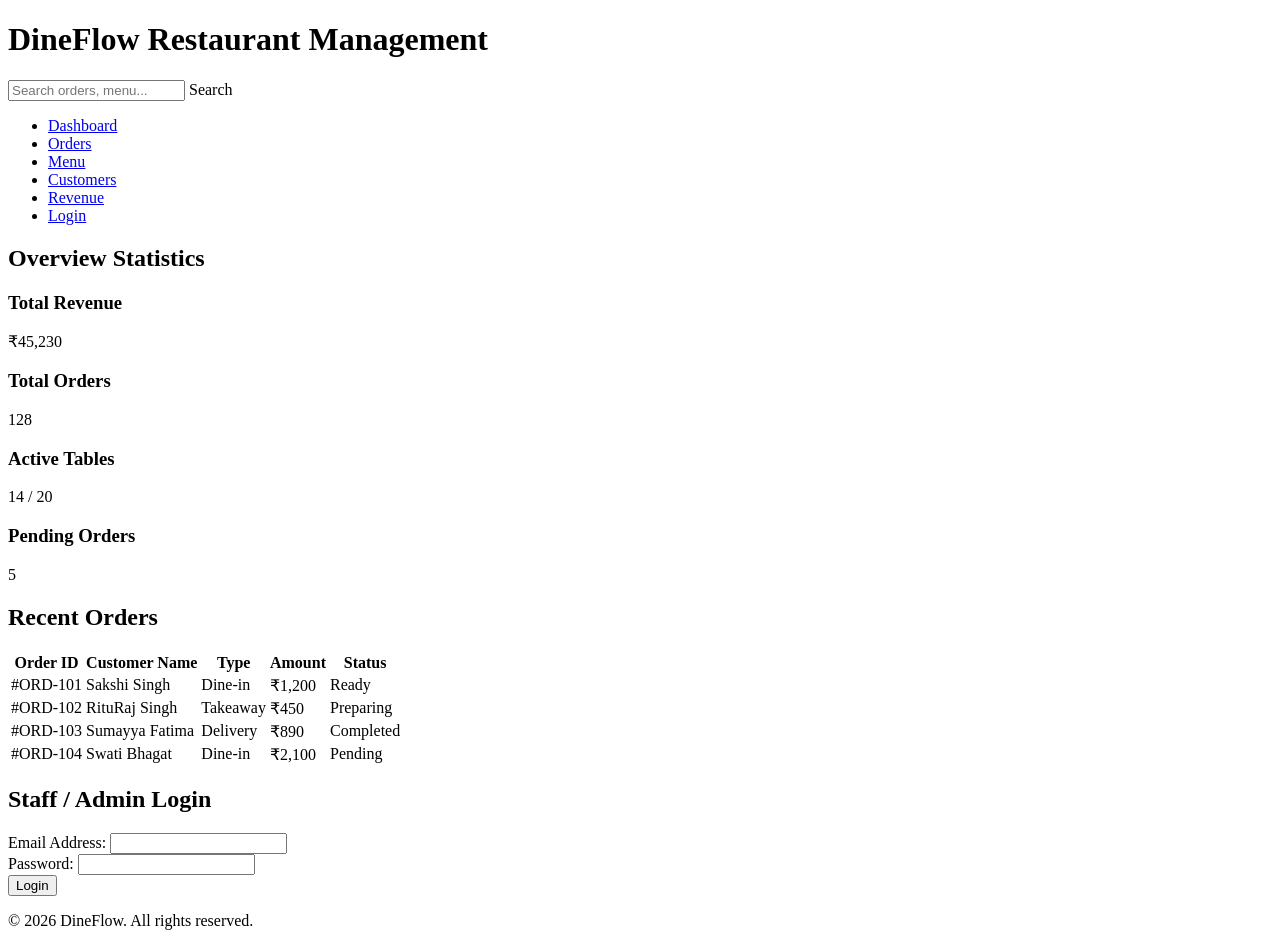
==== index.html @ 4fc9b596 "Add plain HTML skeleton for DineFlow dashboard and login" ====
<!DOCTYPE html>
<html lang="en">
<head>
    <meta charset="UTF-8">
    <meta name="viewport" content="width=device-width, initial-scale=1.0">
    <title>DineFlow - Dashboard</title>
</head>
<body>

    
    <header>
        <div>
            <h1>DineFlow Restaurant Management</h1>
        </div>
        <div>
            <input type="search" id="global-search" placeholder="Search orders, menu...">
            <label for="global-search">Search</label>
        </div>
    </header>

    
    <nav>
        <ul>
            <li><a href="#dashboard">Dashboard</a></li>
            <li><a href="#orders">Orders</a></li>
            <li><a href="#menu">Menu</a></li>
            <li><a href="#customers">Customers</a></li>
            <li><a href="#revenue">Revenue</a></li>
            <li><a href="#login">Login</a></li>
        </ul>
    </nav>

    
    <main>
        
        <section>
            <h2>Overview Statistics</h2>
            <div>
                <h3>Total Revenue</h3>
                <p>₹45,230</p>
            </div>
            <div>
                <h3>Total Orders</h3>
                <p>128</p>
            </div>
            <div>
                <h3>Active Tables</h3>
                <p>14 / 20</p>
            </div>
            <div>
                <h3>Pending Orders</h3>
                <p>5</p>
            </div>
        </section>

       
        <section>
            <h2>Recent Orders</h2>
            <table>
                <thead>
                    <tr>
                        <th>Order ID</th>
                        <th>Customer Name</th>
                        <th>Type</th>
                        <th>Amount</th>
                        <th>Status</th>
                    </tr>
                </thead>
                <tbody>
                    <tr>
                        <td>#ORD-101</td>
                        <td>Sakshi Singh</td>
                        <td>Dine-in</td>
                        <td>₹1,200</td>
                        <td>Ready</td>
                    </tr>
                    <tr>
                        <td>#ORD-102</td>
                        <td>RituRaj Singh</td>
                        <td>Takeaway</td>
                        <td>₹450</td>
                        <td>Preparing</td>
                    </tr>
                    <tr>
                        <td>#ORD-103</td>
                        <td>Sumayya Fatima</td>
                        <td>Delivery</td>
                        <td>₹890</td>
                        <td>Completed</td>
                    </tr>
                    <tr>
                        <td>#ORD-104</td>
                        <td>Swati Bhagat</td>
                        <td>Dine-in</td>
                        <td>₹2,100</td>
                        <td>Pending</td>
                    </tr>
                   
                </tbody>
            </table>
        </section>

      
        <section id="login">
            <h2>Staff / Admin Login</h2>
            <form>
                <div>
                    <label for="email">Email Address:</label>
                    <input type="email" id="email" name="email" required>
                </div>
                <div>
                    <label for="password">Password:</label>
                    <input type="password" id="password" name="password" required>
                </div>
                <div>
                    <button type="submit">Login</button>
                </div>
            </form>
        </section>
    </main>

    
    <footer>
        <p>&copy; 2026 DineFlow. All rights reserved.</p>
    </footer>

</body>
</html>
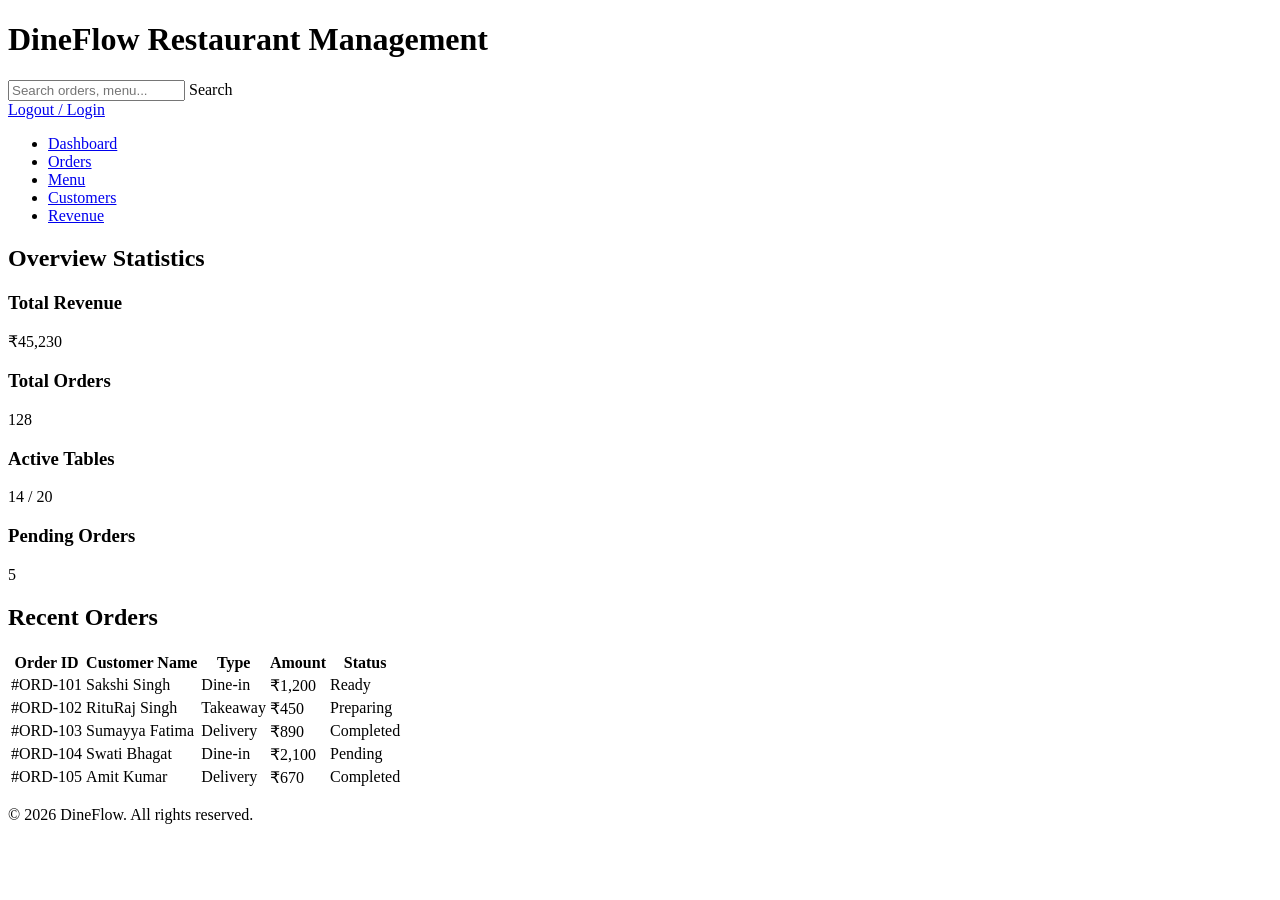
==== commit 4835ed16: "Add index.html dashboard skeleton with semantic tags and order table" ====
--- a/index.html
+++ b/index.html
@@ -7,7 +7,7 @@
 </head>
 <body>
 
-    
+    <!-- Header / Top Bar -->
     <header>
         <div>
             <h1>DineFlow Restaurant Management</h1>
@@ -16,23 +16,25 @@
             <input type="search" id="global-search" placeholder="Search orders, menu...">
             <label for="global-search">Search</label>
         </div>
+        <div>
+            <a href="login.html">Logout / Login</a>
+        </div>
     </header>
 
-    
+    <!-- Navigation / Sidebar -->
     <nav>
         <ul>
-            <li><a href="#dashboard">Dashboard</a></li>
+            <li><a href="index.html">Dashboard</a></li>
             <li><a href="#orders">Orders</a></li>
             <li><a href="#menu">Menu</a></li>
             <li><a href="#customers">Customers</a></li>
             <li><a href="#revenue">Revenue</a></li>
-            <li><a href="#login">Login</a></li>
         </ul>
     </nav>
 
-    
+    <!-- Main Content Area -->
     <main>
-        
+        <!-- Section: 4 Stat Cards -->
         <section>
             <h2>Overview Statistics</h2>
             <div>
@@ -53,7 +55,7 @@
             </div>
         </section>
 
-       
+        <!-- Section: Data Table with 5 Sample Rows -->
         <section>
             <h2>Recent Orders</h2>
             <table>
@@ -95,31 +97,19 @@
                         <td>₹2,100</td>
                         <td>Pending</td>
                     </tr>
-                   
+                    <tr>
+                        <td>#ORD-105</td>
+                        <td>Amit Kumar</td>
+                        <td>Delivery</td>
+                        <td>₹670</td>
+                        <td>Completed</td>
+                    </tr>
                 </tbody>
             </table>
         </section>
-
-      
-        <section id="login">
-            <h2>Staff / Admin Login</h2>
-            <form>
-                <div>
-                    <label for="email">Email Address:</label>
-                    <input type="email" id="email" name="email" required>
-                </div>
-                <div>
-                    <label for="password">Password:</label>
-                    <input type="password" id="password" name="password" required>
-                </div>
-                <div>
-                    <button type="submit">Login</button>
-                </div>
-            </form>
-        </section>
     </main>
 
-    
+    <!-- Footer -->
     <footer>
         <p>&copy; 2026 DineFlow. All rights reserved.</p>
     </footer>
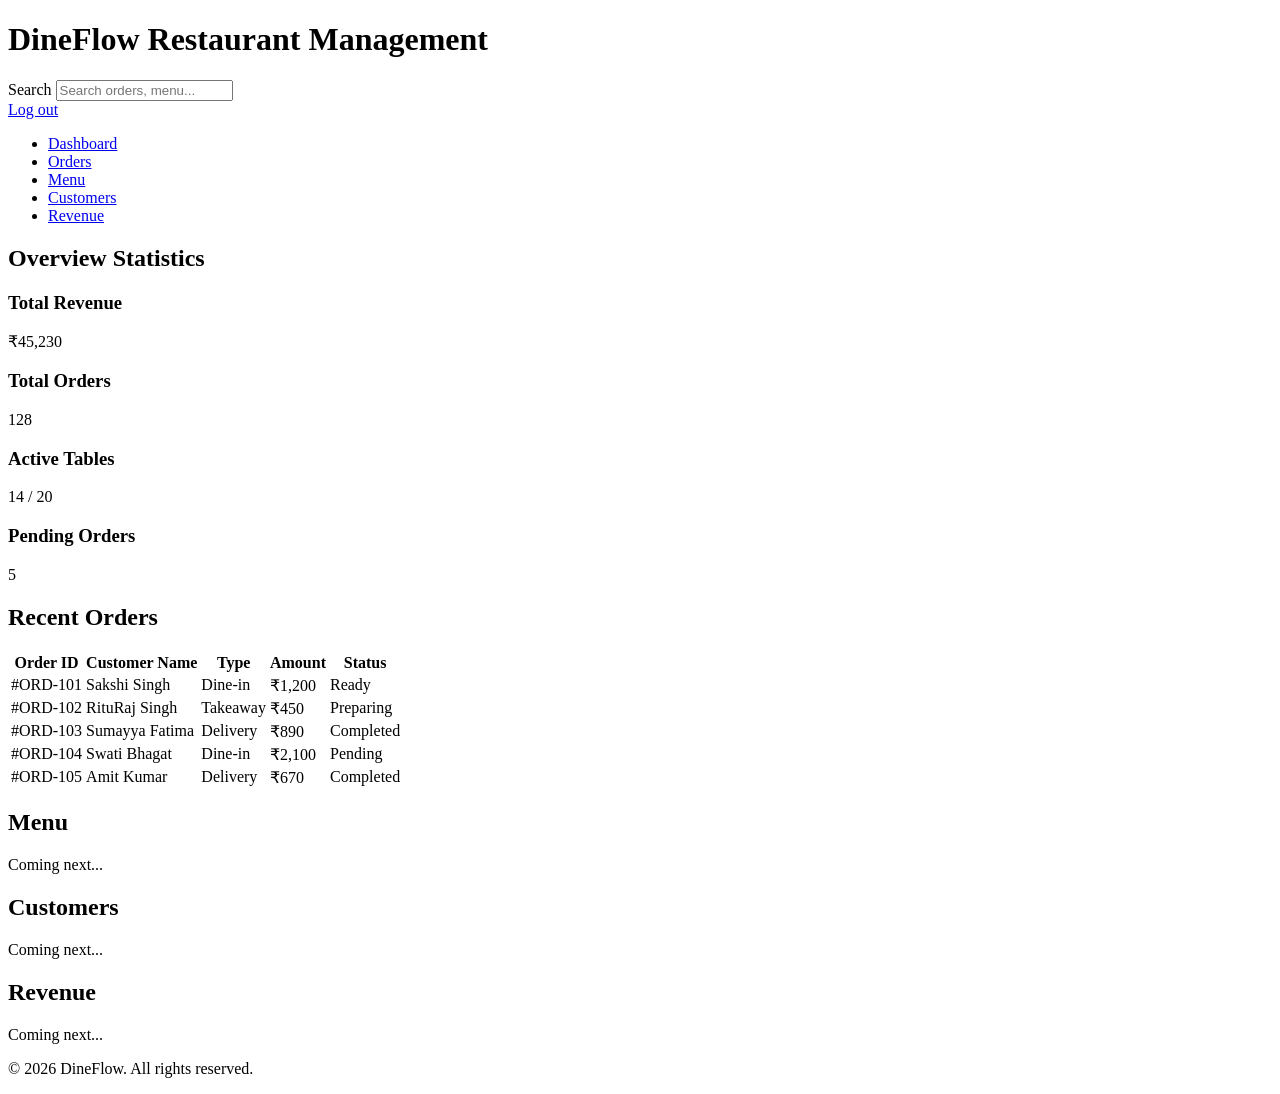
==== commit 9b368828: "Day 1: Initialize DineFlow dashboard skeleton with semantic tags and aside navigation" ====
--- a/index.html
+++ b/index.html
@@ -7,34 +7,35 @@
 </head>
 <body>
 
-    <!-- Header / Top Bar -->
     <header>
         <div>
             <h1>DineFlow Restaurant Management</h1>
         </div>
         <div>
+            <label for="global-search">Search</label>
             <input type="search" id="global-search" placeholder="Search orders, menu...">
-            <label for="global-search">Search</label>
         </div>
         <div>
-            <a href="login.html">Logout / Login</a>
+            <a href="login.html">Log out</a>
         </div>
     </header>
 
-    <!-- Navigation / Sidebar -->
-    <nav>
-        <ul>
-            <li><a href="index.html">Dashboard</a></li>
-            <li><a href="#orders">Orders</a></li>
-            <li><a href="#menu">Menu</a></li>
-            <li><a href="#customers">Customers</a></li>
-            <li><a href="#revenue">Revenue</a></li>
-        </ul>
-    </nav>
+   
+    <aside>
+        <nav>
+            <ul>
+                <li><a href="index.html">Dashboard</a></li>
+                <li><a href="#orders">Orders</a></li>
+                <li><a href="#menu">Menu</a></li>
+                <li><a href="#customers">Customers</a></li>
+                <li><a href="#revenue">Revenue</a></li>
+            </ul>
+        </nav>
+    </aside>
 
-    <!-- Main Content Area -->
+    
     <main>
-        <!-- Section: 4 Stat Cards -->
+        
         <section>
             <h2>Overview Statistics</h2>
             <div>
@@ -55,8 +56,8 @@
             </div>
         </section>
 
-        <!-- Section: Data Table with 5 Sample Rows -->
-        <section>
+        
+        <section id="orders">
             <h2>Recent Orders</h2>
             <table>
                 <thead>
@@ -107,9 +108,25 @@
                 </tbody>
             </table>
         </section>
+
+        
+        <section id="menu">
+            <h2>Menu</h2>
+            <p>Coming next...</p>
+        </section>
+
+        <section id="customers">
+            <h2>Customers</h2>
+            <p>Coming next...</p>
+        </section>
+
+        <section id="revenue">
+            <h2>Revenue</h2>
+            <p>Coming next...</p>
+        </section>
     </main>
 
-    <!-- Footer -->
+    
     <footer>
         <p>&copy; 2026 DineFlow. All rights reserved.</p>
     </footer>
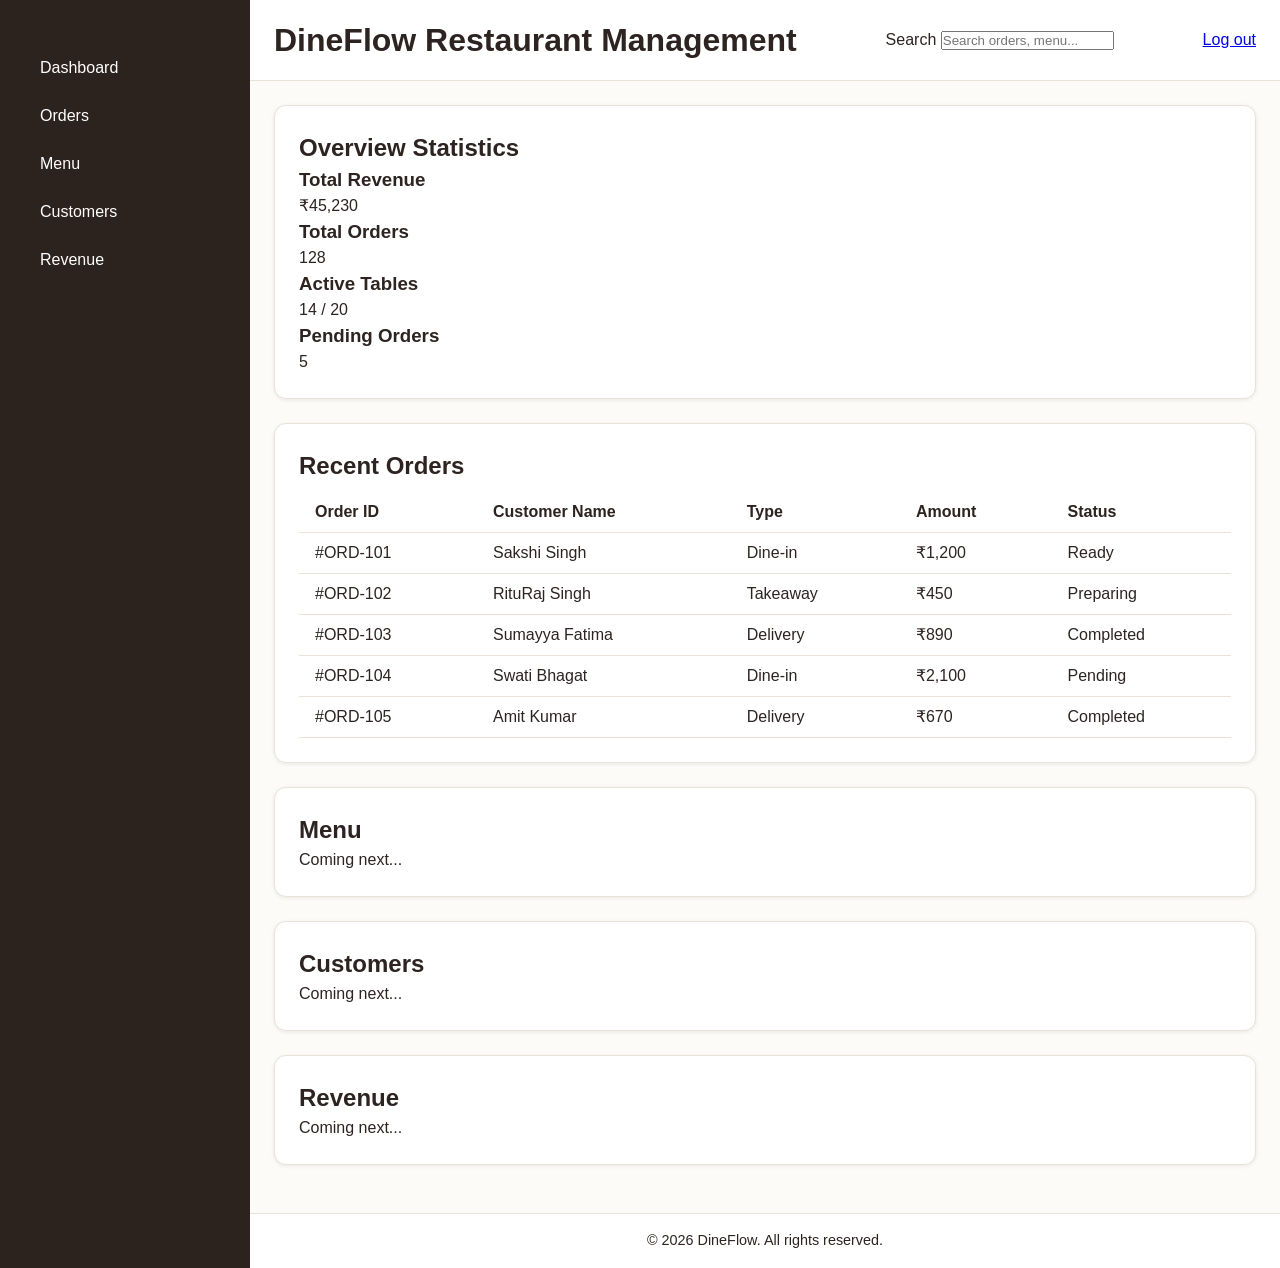
==== commit ed1f0886: "Day 2: Add CSS variables, warm ivory theme, dashboard layout, and login error state" ====
--- a/index.html
+++ b/index.html
@@ -1,6 +1,7 @@
 <!DOCTYPE html>
 <html lang="en">
 <head>
+    <link rel="stylesheet" href="style.css">
     <meta charset="UTF-8">
     <meta name="viewport" content="width=device-width, initial-scale=1.0">
     <title>DineFlow - Dashboard</title>
--- a/style.css
+++ b/style.css
@@ -0,0 +1,218 @@
+/* ==========================================
+   DineFlow - Day 2 Design System & Styles
+   Coffee Latte & Warm Ivory Theme
+   ========================================== */
+
+:root {
+    --primary: #2C221E;   /* Deep Espresso sidebar */
+    --secondary: #FDFBF7; /* Warm Ivory background */
+    --surface: #FFFFFF;   /* Clean white cards */
+    --text: #2D2422;      /* Rich dark text */
+    --accent: #C86D51;    /* Muted terracotta / warm accent */
+    --border: #E8E2D9;    /* Soft warm border */
+    
+    /* Spacing tokens */
+    --space-1: 4px;
+    --space-2: 8px;
+    --space-3: 16px;
+    --space-4: 24px;
+    --space-5: 32px;
+}
+
+/* Universal box-sizing rule */
+* {
+    box-sizing: border-box;
+    margin: 0;
+    padding: 0;
+}
+
+body {
+    font-family: 'Inter', sans-serif;
+    background-color: var(--secondary);
+    color: var(--text);
+    line-height: 1.5;
+    display: grid;
+    grid-template-columns: 250px 1fr;
+    grid-template-rows: auto 1fr auto;
+    min-height: 100vh;
+}
+
+/* --- Dashboard Header Styling --- */
+header {
+    grid-column: 2 / 3;
+    background-color: var(--surface);
+    padding: var(--space-3) var(--space-4);
+    border-bottom: 1px solid var(--border);
+    display: flex;
+    justify-content: space-between;
+    align-items: center;
+}
+
+/* --- Sidebar Styling (<aside> wrapper) --- */
+aside {
+    grid-row: 1 / 4;
+    background-color: var(--primary);
+    color: #FFFFFF;
+    padding: var(--space-4);
+}
+
+aside nav ul {
+    list-style: none;
+    margin-top: var(--space-4);
+}
+
+aside nav ul li {
+    margin-bottom: var(--space-2);
+}
+
+aside nav ul li a {
+    color: #FFFFFF;
+    text-decoration: none;
+    display: block;
+    padding: var(--space-2) var(--space-3);
+    border-radius: 6px;
+    transition: background-color 0.2s ease;
+}
+
+/* Interactive Hover & Focus States */
+aside nav ul li a:hover,
+aside nav ul li a:focus,
+header a:hover,
+header a:focus {
+    background-color: rgba(200, 109, 81, 0.15);
+    outline: 2px solid var(--accent);
+}
+
+/* --- Main Content Area --- */
+main {
+    grid-column: 2 / 3;
+    padding: var(--space-4);
+}
+
+/* --- Card & Section Styling with Soft Shadows --- */
+section {
+    background-color: var(--surface);
+    border: 1px solid var(--border);
+    border-radius: 12px;
+    padding: var(--space-4);
+    margin-bottom: var(--space-4);
+    box-shadow: 0 1px 4px rgba(0, 0, 0, 0.08);
+}
+
+/* --- Table Styling --- */
+table {
+    width: 100%;
+    border-collapse: collapse;
+    margin-top: var(--space-2);
+}
+
+th, td {
+    padding: var(--space-2) var(--space-3);
+    text-align: left;
+    border-bottom: 1px solid var(--border);
+}
+
+th {
+    font-weight: 600;
+    color: var(--primary);
+}
+
+/* --- Footer Styling --- */
+footer {
+    grid-column: 2 / 3;
+    background-color: var(--surface);
+    padding: var(--space-3) var(--space-4);
+    border-top: 1px solid var(--border);
+    text-align: center;
+    font-size: 0.9rem;
+}
+
+
+/* ==========================================
+   Bonus Login Page & State Styles
+   ========================================== */
+
+.login-body {
+    display: flex;
+    flex-direction: column;
+    justify-content: center;
+    align-items: center;
+    min-height: 100vh;
+    padding: var(--space-4);
+    grid-template-columns: 1fr; /* Override main grid for centered login */
+}
+
+.login-header {
+    grid-column: 1 / -1;
+    width: 100%;
+    max-width: 420px;
+    border-radius: 12px 12px 0 0;
+    text-align: center;
+}
+
+.login-card {
+    width: 100%;
+    max-width: 420px;
+    background-color: var(--surface);
+    border: 1px solid var(--border);
+    border-radius: 0 0 12px 12px;
+    padding: var(--space-5);
+    box-shadow: 0 4px 12px rgba(0, 0, 0, 0.05);
+    margin-bottom: 0;
+}
+
+.form-group {
+    margin-bottom: var(--space-3);
+}
+
+.form-group label {
+    display: block;
+    margin-bottom: var(--space-1);
+    font-weight: 500;
+    color: var(--text);
+}
+
+.form-group input {
+    width: 100%;
+    padding: var(--space-2) var(--space-3);
+    border: 1px solid var(--border);
+    border-radius: 6px;
+    font-family: inherit;
+    background-color: var(--secondary);
+    color: var(--text);
+}
+
+/* Visible Focus Ring Requirement */
+input:focus, button:focus, a:focus {
+    outline: 3px solid var(--accent);
+    outline-offset: 2px;
+}
+
+/* Error State Requirement (Red border and message) */
+.input-error {
+    border-color: #dc3545 !important;
+    background-color: #fff8f8 !important;
+}
+
+.error-message {
+    color: #dc3545;
+    font-size: 0.85rem;
+    margin-top: var(--space-1);
+    display: block;
+}
+
+.btn-primary {
+    background-color: var(--primary);
+    color: #FFFFFF;
+    border: none;
+    padding: var(--space-2) var(--space-3);
+    border-radius: 6px;
+    cursor: pointer;
+    width: 100%;
+    font-weight: 600;
+    transition: background-color 0.2s ease;
+}
+
+.btn-primary:hover {
+    background-color: var(--accent);
+}
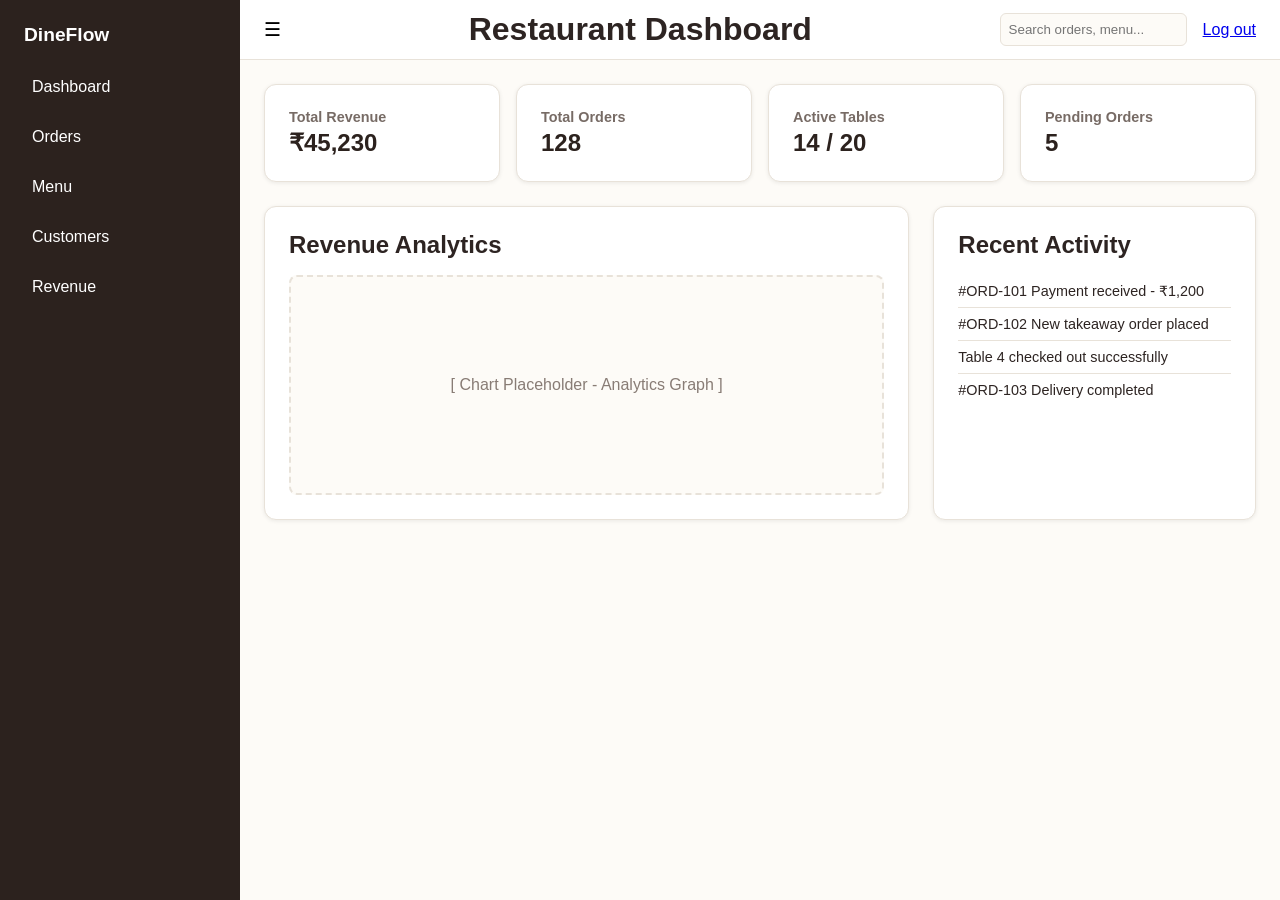
==== commit 99723ba7: "Day 3: Add CSS Grid dashboard layout, 4 stat cards, chart placeholder, and sidebar toggle bonus" ====
--- a/index.html
+++ b/index.html
@@ -1,136 +1,90 @@
 <!DOCTYPE html>
 <html lang="en">
 <head>
-    <link rel="stylesheet" href="style.css">
     <meta charset="UTF-8">
     <meta name="viewport" content="width=device-width, initial-scale=1.0">
     <title>DineFlow - Dashboard</title>
+    <link rel="stylesheet" href="style.css">
 </head>
 <body>
 
+    <!-- Sidebar -->
+    <aside id="sidebar">
+        <h2>DineFlow</h2>
+        <nav>
+            <ul>
+                <li><a href="index.html">Dashboard</a></li>
+                <li><a href="#">Orders</a></li>
+                <li><a href="#">Menu</a></li>
+                <li><a href="#">Customers</a></li>
+                <li><a href="#">Revenue</a></li>
+            </ul>
+        </nav>
+    </aside>
+
+    <!-- Sticky Top Bar -->
     <header>
-        <div>
-            <h1>DineFlow Restaurant Management</h1>
-        </div>
-        <div>
-            <label for="global-search">Search</label>
-            <input type="search" id="global-search" placeholder="Search orders, menu...">
-        </div>
-        <div>
+        <button id="sidebar-toggle" style="background: none; border: none; cursor: pointer; font-size: 1.2rem;">☰</button>
+        <h1>Restaurant Dashboard</h1>
+        <div class="user-actions">
+            <input type="text" placeholder="Search orders, menu...">
             <a href="login.html">Log out</a>
         </div>
     </header>
 
-   
-    <aside>
-        <nav>
-            <ul>
-                <li><a href="index.html">Dashboard</a></li>
-                <li><a href="#orders">Orders</a></li>
-                <li><a href="#menu">Menu</a></li>
-                <li><a href="#customers">Customers</a></li>
-                <li><a href="#revenue">Revenue</a></li>
-            </ul>
-        </nav>
-    </aside>
-
-    
+    <!-- Main Content Area -->
     <main>
-        
-        <section>
-            <h2>Overview Statistics</h2>
-            <div>
+        <!-- 4 Stat Cards in a Grid -->
+        <section class="stats-grid">
+            <div class="stat-card">
                 <h3>Total Revenue</h3>
                 <p>₹45,230</p>
             </div>
-            <div>
+            <div class="stat-card">
                 <h3>Total Orders</h3>
                 <p>128</p>
             </div>
-            <div>
+            <div class="stat-card">
                 <h3>Active Tables</h3>
                 <p>14 / 20</p>
             </div>
-            <div>
+            <div class="stat-card">
                 <h3>Pending Orders</h3>
                 <p>5</p>
             </div>
         </section>
 
-        
-        <section id="orders">
-            <h2>Recent Orders</h2>
-            <table>
-                <thead>
-                    <tr>
-                        <th>Order ID</th>
-                        <th>Customer Name</th>
-                        <th>Type</th>
-                        <th>Amount</th>
-                        <th>Status</th>
-                    </tr>
-                </thead>
-                <tbody>
-                    <tr>
-                        <td>#ORD-101</td>
-                        <td>Sakshi Singh</td>
-                        <td>Dine-in</td>
-                        <td>₹1,200</td>
-                        <td>Ready</td>
-                    </tr>
-                    <tr>
-                        <td>#ORD-102</td>
-                        <td>RituRaj Singh</td>
-                        <td>Takeaway</td>
-                        <td>₹450</td>
-                        <td>Preparing</td>
-                    </tr>
-                    <tr>
-                        <td>#ORD-103</td>
-                        <td>Sumayya Fatima</td>
-                        <td>Delivery</td>
-                        <td>₹890</td>
-                        <td>Completed</td>
-                    </tr>
-                    <tr>
-                        <td>#ORD-104</td>
-                        <td>Swati Bhagat</td>
-                        <td>Dine-in</td>
-                        <td>₹2,100</td>
-                        <td>Pending</td>
-                    </tr>
-                    <tr>
-                        <td>#ORD-105</td>
-                        <td>Amit Kumar</td>
-                        <td>Delivery</td>
-                        <td>₹670</td>
-                        <td>Completed</td>
-                    </tr>
-                </tbody>
-            </table>
-        </section>
+        <!-- Two-Column Section (Chart Left, Activity Right) -->
+        <div class="dashboard-grid">
+            <section class="chart-section">
+                <h2>Revenue Analytics</h2>
+                <div class="chart-placeholder">
+                    <p>[ Chart Placeholder - Analytics Graph ]</p>
+                </div>
+            </section>
 
-        
-        <section id="menu">
-            <h2>Menu</h2>
-            <p>Coming next...</p>
-        </section>
-
-        <section id="customers">
-            <h2>Customers</h2>
-            <p>Coming next...</p>
-        </section>
-
-        <section id="revenue">
-            <h2>Revenue</h2>
-            <p>Coming next...</p>
-        </section>
+            <section class="activity-section">
+                <h2>Recent Activity</h2>
+                <ul class="activity-list">
+                    <li>#ORD-101 Payment received - ₹1,200</li>
+                    <li>#ORD-102 New takeaway order placed</li>
+                    <li>Table 4 checked out successfully</li>
+                    <li>#ORD-103 Delivery completed</li>
+                </ul>
+            </section>
+        </div>
     </main>
 
-    
-    <footer>
-        <p>&copy; 2026 DineFlow. All rights reserved.</p>
-    </footer>
+    <!-- Optional JS for Bonus Sidebar Toggle -->
+    <script>
+        const toggleBtn = document.getElementById('sidebar-toggle');
+        const sidebar = document.getElementById('sidebar');
+        const body = document.body;
 
+        toggleBtn.addEventListener('click', () => {
+            sidebar.classList.toggle('collapsed');
+            body.classList.toggle('sidebar-collapsed');
+        });
+    </script>
 </body>
 </html>
--- a/style.css
+++ b/style.css
@@ -1,17 +1,11 @@
-/* ==========================================
-   DineFlow - Day 2 Design System & Styles
-   Coffee Latte & Warm Ivory Theme
-   ========================================== */
-
 :root {
-    --primary: #2C221E;   /* Deep Espresso sidebar */
-    --secondary: #FDFBF7; /* Warm Ivory background */
-    --surface: #FFFFFF;   /* Clean white cards */
-    --text: #2D2422;      /* Rich dark text */
-    --accent: #C86D51;    /* Muted terracotta / warm accent */
-    --border: #E8E2D9;    /* Soft warm border */
+    --primary: #2C221E;   
+    --secondary: #FDFBF7; 
+    --surface: #FFFFFF;   
+    --text: #2D2422;      
+    --accent: #C86D51;    
+    --border: #E8E2D9;    
     
-    /* Spacing tokens */
     --space-1: 4px;
     --space-2: 8px;
     --space-3: 16px;
@@ -19,7 +13,6 @@
     --space-5: 32px;
 }
 
-/* Universal box-sizing rule */
 * {
     box-sizing: border-box;
     margin: 0;
@@ -30,189 +23,171 @@
     font-family: 'Inter', sans-serif;
     background-color: var(--secondary);
     color: var(--text);
-    line-height: 1.5;
     display: grid;
-    grid-template-columns: 250px 1fr;
-    grid-template-rows: auto 1fr auto;
+    grid-template-columns: 240px 1fr;
+    grid-template-rows: 60px 1fr;
     min-height: 100vh;
+    transition: grid-template-columns 0.3s ease;
 }
 
-/* --- Dashboard Header Styling --- */
-header {
-    grid-column: 2 / 3;
-    background-color: var(--surface);
-    padding: var(--space-3) var(--space-4);
-    border-bottom: 1px solid var(--border);
-    display: flex;
-    justify-content: space-between;
-    align-items: center;
+/* Bonus: Collapsed sidebar state */
+body.sidebar-collapsed {
+    grid-template-columns: 60px 1fr;
 }
 
-/* --- Sidebar Styling (<aside> wrapper) --- */
+/* Sidebar */
 aside {
-    grid-row: 1 / 4;
+    grid-row: 1 / 3;
     background-color: var(--primary);
     color: #FFFFFF;
     padding: var(--space-4);
+    position: sticky;
+    top: 0;
+    height: 100vh;
+    overflow-x: hidden;
+    transition: width 0.3s ease;
+}
+
+aside h2 {
+    font-size: 1.2rem;
+    margin-bottom: var(--space-4);
+    white-space: nowrap;
+}
+
+aside.collapsed h2 {
+    display: none;
 }
 
 aside nav ul {
     list-style: none;
-    margin-top: var(--space-4);
 }
 
 aside nav ul li {
-    margin-bottom: var(--space-2);
+    margin-bottom: var(--space-3);
 }
 
 aside nav ul li a {
     color: #FFFFFF;
     text-decoration: none;
     display: block;
-    padding: var(--space-2) var(--space-3);
+    padding: var(--space-2);
     border-radius: 6px;
+    white-space: nowrap;
     transition: background-color 0.2s ease;
 }
 
-/* Interactive Hover & Focus States */
 aside nav ul li a:hover,
-aside nav ul li a:focus,
-header a:hover,
-header a:focus {
-    background-color: rgba(200, 109, 81, 0.15);
+aside nav ul li a:focus {
+    background-color: rgba(200, 109, 81, 0.2);
     outline: 2px solid var(--accent);
 }
 
-/* --- Main Content Area --- */
+/* Sticky Top Bar */
+header {
+    grid-column: 2 / 3;
+    background-color: var(--surface);
+    padding: 0 var(--space-4);
+    border-bottom: 1px solid var(--border);
+    display: flex;
+    justify-content: space-between;
+    align-items: center;
+    position: sticky;
+    top: 0;
+    z-index: 100;
+}
+
+.user-actions {
+    display: flex;
+    gap: var(--space-3);
+    align-items: center;
+}
+
+.user-actions input {
+    padding: var(--space-2);
+    border: 1px solid var(--border);
+    border-radius: 6px;
+    background-color: var(--secondary);
+}
+
+/* Main Content */
 main {
     grid-column: 2 / 3;
     padding: var(--space-4);
 }
 
-/* --- Card & Section Styling with Soft Shadows --- */
-section {
+/* 4 Stat Cards in a Grid */
+.stats-grid {
+    display: grid;
+    grid-template-columns: repeat(auto-fit, minmax(200px, 1fr));
+    gap: var(--space-3);
+    margin-bottom: var(--space-4);
+}
+
+.stat-card {
     background-color: var(--surface);
     border: 1px solid var(--border);
     border-radius: 12px;
     padding: var(--space-4);
-    margin-bottom: var(--space-4);
     box-shadow: 0 1px 4px rgba(0, 0, 0, 0.08);
 }
 
-/* --- Table Styling --- */
-table {
-    width: 100%;
-    border-collapse: collapse;
-    margin-top: var(--space-2);
+.stat-card h3 {
+    font-size: 0.9rem;
+    color: #776B65;
+    margin-bottom: var(--space-1);
 }
 
-th, td {
-    padding: var(--space-2) var(--space-3);
-    text-align: left;
-    border-bottom: 1px solid var(--border);
-}
-
-th {
-    font-weight: 600;
+.stat-card p {
+    font-size: 1.5rem;
+    font-weight: 700;
     color: var(--primary);
 }
 
-/* --- Footer Styling --- */
-footer {
-    grid-column: 2 / 3;
+/* Two-Column Section Below */
+.dashboard-grid {
+    display: grid;
+    grid-template-columns: 2fr 1fr;
+    gap: var(--space-4);
+}
+
+.chart-section, .activity-section {
     background-color: var(--surface);
-    padding: var(--space-3) var(--space-4);
-    border-top: 1px solid var(--border);
-    text-align: center;
+    border: 1px solid var(--border);
+    border-radius: 12px;
+    padding: var(--space-4);
+    box-shadow: 0 1px 4px rgba(0, 0, 0, 0.08);
+}
+
+.chart-placeholder {
+    height: 220px;
+    background-color: var(--secondary);
+    border: 2px dashed var(--border);
+    border-radius: 8px;
+    display: flex;
+    align-items: center;
+    justify-content: center;
+    margin-top: var(--space-3);
+    color: #887C75;
+}
+
+.activity-list {
+    list-style: none;
+    margin-top: var(--space-3);
+}
+
+.activity-list li {
+    padding: var(--space-2) 0;
+    border-bottom: 1px solid var(--border);
     font-size: 0.9rem;
 }
 
-
-/* ==========================================
-   Bonus Login Page & State Styles
-   ========================================== */
-
-.login-body {
-    display: flex;
-    flex-direction: column;
-    justify-content: center;
-    align-items: center;
-    min-height: 100vh;
-    padding: var(--space-4);
-    grid-template-columns: 1fr; /* Override main grid for centered login */
+.activity-list li:last-child {
+    border-bottom: none;
 }
 
-.login-header {
-    grid-column: 1 / -1;
-    width: 100%;
-    max-width: 420px;
-    border-radius: 12px 12px 0 0;
-    text-align: center;
-}
-
-.login-card {
-    width: 100%;
-    max-width: 420px;
-    background-color: var(--surface);
-    border: 1px solid var(--border);
-    border-radius: 0 0 12px 12px;
-    padding: var(--space-5);
-    box-shadow: 0 4px 12px rgba(0, 0, 0, 0.05);
-    margin-bottom: 0;
-}
-
-.form-group {
-    margin-bottom: var(--space-3);
-}
-
-.form-group label {
-    display: block;
-    margin-bottom: var(--space-1);
-    font-weight: 500;
-    color: var(--text);
-}
-
-.form-group input {
-    width: 100%;
-    padding: var(--space-2) var(--space-3);
-    border: 1px solid var(--border);
-    border-radius: 6px;
-    font-family: inherit;
-    background-color: var(--secondary);
-    color: var(--text);
-}
-
-/* Visible Focus Ring Requirement */
-input:focus, button:focus, a:focus {
-    outline: 3px solid var(--accent);
-    outline-offset: 2px;
-}
-
-/* Error State Requirement (Red border and message) */
-.input-error {
-    border-color: #dc3545 !important;
-    background-color: #fff8f8 !important;
-}
-
-.error-message {
-    color: #dc3545;
-    font-size: 0.85rem;
-    margin-top: var(--space-1);
-    display: block;
-}
-
-.btn-primary {
-    background-color: var(--primary);
-    color: #FFFFFF;
-    border: none;
-    padding: var(--space-2) var(--space-3);
-    border-radius: 6px;
-    cursor: pointer;
-    width: 100%;
-    font-weight: 600;
-    transition: background-color 0.2s ease;
-}
-
-.btn-primary:hover {
-    background-color: var(--accent);
+/* Responsive breakpoint for smaller screens */
+@media (max-width: 768px) {
+    .dashboard-grid {
+        grid-template-columns: 1fr;
+    }
 }
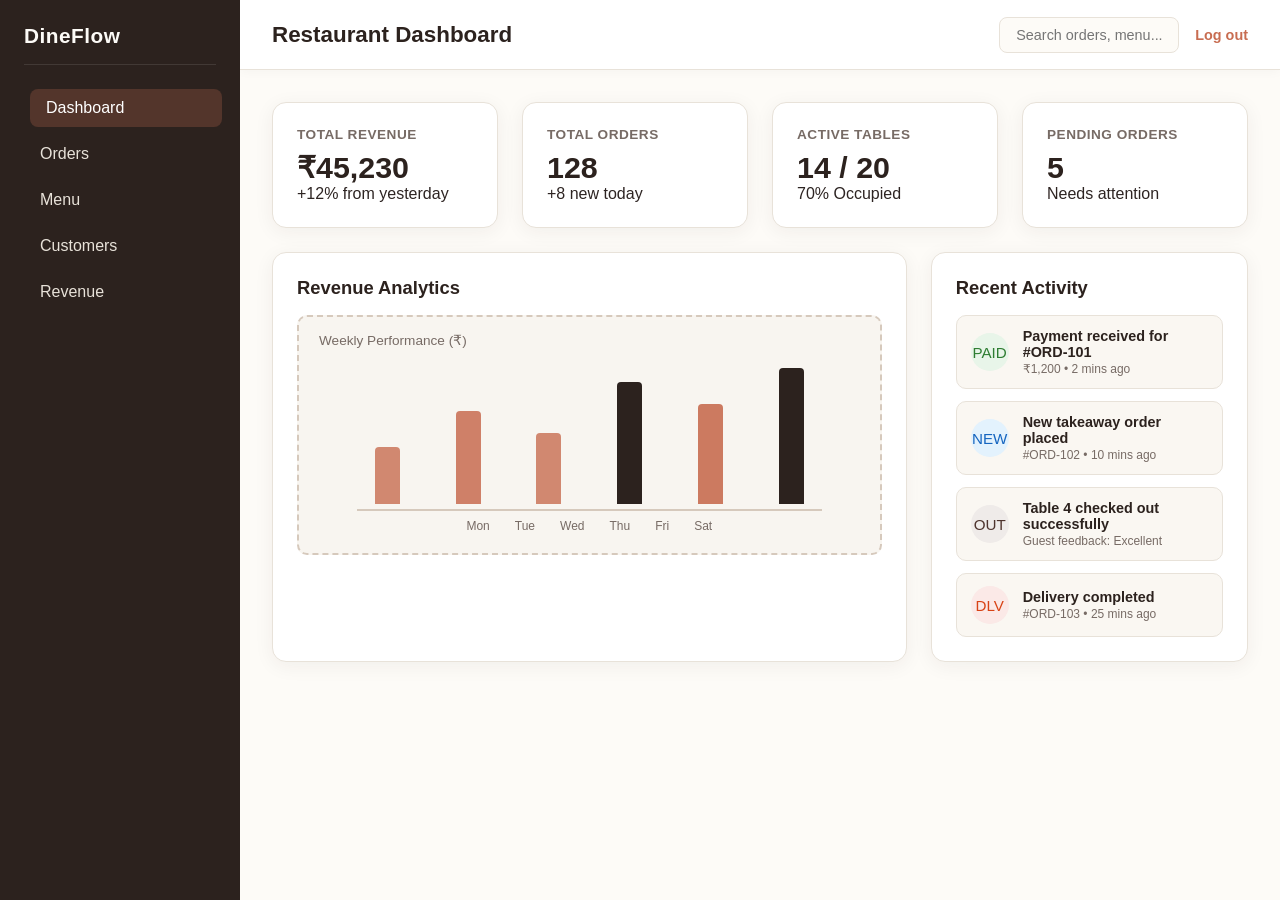
==== commit 4a45fe2e: "Day 3 & 4 Work: Complete DineFlow restaurant dashboard with responsive grid, mobile drawer, bar char" ====
--- a/index.html
+++ b/index.html
@@ -13,18 +13,18 @@
         <h2>DineFlow</h2>
         <nav>
             <ul>
-                <li><a href="index.html">Dashboard</a></li>
-                <li><a href="#">Orders</a></li>
-                <li><a href="#">Menu</a></li>
-                <li><a href="#">Customers</a></li>
-                <li><a href="#">Revenue</a></li>
+                <li><a href="index.html" class="active">Dashboard</a></li>
+                <li><a href="orders.html">Orders</a></li>
+                <li><a href="menu.html">Menu</a></li>
+                <li><a href="customers.html">Customers</a></li>
+                <li><a href="revenue.html">Revenue</a></li>
             </ul>
         </nav>
     </aside>
 
-    <!-- Sticky Top Bar -->
+    <!-- Sticky Top Bar with 3-Line Toggle Button -->
     <header>
-        <button id="sidebar-toggle" style="background: none; border: none; cursor: pointer; font-size: 1.2rem;">☰</button>
+        <button id="sidebar-toggle" style="background: none; border: none; cursor: pointer; font-size: 1.5rem; color: var(--primary); font-weight: bold; padding: 4px 8px;">☰</button>
         <h1>Restaurant Dashboard</h1>
         <div class="user-actions">
             <input type="text" placeholder="Search orders, menu...">
@@ -39,51 +39,91 @@
             <div class="stat-card">
                 <h3>Total Revenue</h3>
                 <p>₹45,230</p>
+                <span class="trend positive">+12% from yesterday</span>
             </div>
             <div class="stat-card">
                 <h3>Total Orders</h3>
                 <p>128</p>
+                <span class="trend positive">+8 new today</span>
             </div>
             <div class="stat-card">
                 <h3>Active Tables</h3>
                 <p>14 / 20</p>
+                <span class="trend neutral">70% Occupied</span>
             </div>
             <div class="stat-card">
                 <h3>Pending Orders</h3>
                 <p>5</p>
+                <span class="trend warning">Needs attention</span>
             </div>
         </section>
 
         <!-- Two-Column Section (Chart Left, Activity Right) -->
         <div class="dashboard-grid">
+            <!-- Analytics Graph with visual mock bars -->
             <section class="chart-section">
                 <h2>Revenue Analytics</h2>
-                <div class="chart-placeholder">
-                    <p>[ Chart Placeholder - Analytics Graph ]</p>
+                <div class="chart-placeholder" style="display: flex; flex-direction: column; justify-content: flex-end; align-items: center; padding-bottom: 20px; position: relative;">
+                    <div style="position: absolute; top: 15px; left: 20px; font-size: 0.85rem; color: #776B65; font-weight: 500;">Weekly Performance (₹)</div>
+                    <!-- Mock Bar Chart UI -->
+                    <div style="display: flex; gap: 20px; align-items: flex-end; height: 150px; width: 80%; justify-content: space-around; border-bottom: 2px solid #D6C9BC; padding-bottom: 5px;">
+                        <div style="width: 25px; height: 40%; background-color: var(--accent); border-radius: 4px 4px 0 0; opacity: 0.8;"></div>
+                        <div style="width: 25px; height: 65%; background-color: var(--accent); border-radius: 4px 4px 0 0; opacity: 0.85;"></div>
+                        <div style="width: 25px; height: 50%; background-color: var(--accent); border-radius: 4px 4px 0 0; opacity: 0.8;"></div>
+                        <div style="width: 25px; height: 85%; background-color: var(--primary); border-radius: 4px 4px 0 0;"></div>
+                        <div style="width: 25px; height: 70%; background-color: var(--accent); border-radius: 4px 4px 0 0; opacity: 0.9;"></div>
+                        <div style="width: 25px; height: 95%; background-color: var(--primary); border-radius: 4px 4px 0 0;"></div>
+                    </div>
+                    <div style="display: flex; gap: 25px; font-size: 0.75rem; color: #776B65; margin-top: 8px;">
+                        <span>Mon</span><span>Tue</span><span>Wed</span><span>Thu</span><span>Fri</span><span>Sat</span>
+                    </div>
                 </div>
             </section>
 
+            <!-- Professional Recent Activity Feed Card -->
             <section class="activity-section">
                 <h2>Recent Activity</h2>
-                <ul class="activity-list">
-                    <li>#ORD-101 Payment received - ₹1,200</li>
-                    <li>#ORD-102 New takeaway order placed</li>
-                    <li>Table 4 checked out successfully</li>
-                    <li>#ORD-103 Delivery completed</li>
-                </ul>
+                <div class="activity-feed">
+                    <div class="activity-item">
+                        <div class="activity-icon success">PAID</div>
+                        <div class="activity-details">
+                            <p class="activity-title">Payment received for #ORD-101</p>
+                            <span class="activity-time">₹1,200 • 2 mins ago</span>
+                        </div>
+                    </div>
+                    <div class="activity-item">
+                        <div class="activity-icon info">NEW</div>
+                        <div class="activity-details">
+                            <p class="activity-title">New takeaway order placed</p>
+                            <span class="activity-time">#ORD-102 • 10 mins ago</span>
+                        </div>
+                    </div>
+                    <div class="activity-item">
+                        <div class="activity-icon neutral">OUT</div>
+                        <div class="activity-details">
+                            <p class="activity-title">Table 4 checked out successfully</p>
+                            <span class="activity-time">Guest feedback: Excellent</span>
+                        </div>
+                    </div>
+                    <div class="activity-item">
+                        <div class="activity-icon warning">DLV</div>
+                        <div class="activity-details">
+                            <p class="activity-title">Delivery completed</p>
+                            <span class="activity-time">#ORD-103 • 25 mins ago</span>
+                        </div>
+                    </div>
+                </div>
             </section>
         </div>
     </main>
 
-    <!-- Optional JS for Bonus Sidebar Toggle -->
+    <!-- JS for Mobile Sidebar Slide-in Toggle -->
     <script>
         const toggleBtn = document.getElementById('sidebar-toggle');
         const sidebar = document.getElementById('sidebar');
-        const body = document.body;
 
         toggleBtn.addEventListener('click', () => {
-            sidebar.classList.toggle('collapsed');
-            body.classList.toggle('sidebar-collapsed');
+            sidebar.classList.toggle('open');
         });
     </script>
 </body>
--- a/style.css
+++ b/style.css
@@ -5,6 +5,7 @@
     --text: #2D2422;      
     --accent: #C86D51;    
     --border: #E8E2D9;    
+    --shadow: 0 4px 20px rgba(44, 34, 30, 0.06);
     
     --space-1: 4px;
     --space-2: 8px;
@@ -19,43 +20,54 @@
     padding: 0;
 }
 
+/* Smooth Page Load Animation */
+@keyframes fadeInUp {
+    from {
+        opacity: 0;
+        transform: translateY(12px);
+    }
+    to {
+        opacity: 1;
+        transform: translateY(0);
+    }
+}
+
 body {
     font-family: 'Inter', sans-serif;
     background-color: var(--secondary);
     color: var(--text);
-    display: grid;
-    grid-template-columns: 240px 1fr;
-    grid-template-rows: 60px 1fr;
+    display: block;
     min-height: 100vh;
-    transition: grid-template-columns 0.3s ease;
-}
-
-/* Bonus: Collapsed sidebar state */
-body.sidebar-collapsed {
-    grid-template-columns: 60px 1fr;
-}
-
-/* Sidebar */
+    overflow-x: hidden;
+    animation: fadeInUp 0.4s cubic-bezier(0.16, 1, 0.3, 1) forwards;
+}
+
+/* Sidebar with smooth transition */
 aside {
-    grid-row: 1 / 3;
+    position: fixed;
+    top: 0;
+    left: -240px;
+    width: 240px;
+    height: 100vh;
     background-color: var(--primary);
     color: #FFFFFF;
     padding: var(--space-4);
-    position: sticky;
-    top: 0;
-    height: 100vh;
-    overflow-x: hidden;
-    transition: width 0.3s ease;
+    z-index: 200;
+    transition: left 0.35s cubic-bezier(0.4, 0, 0.2, 1);
+    box-shadow: 6px 0 25px rgba(0,0,0,0.15);
+}
+
+aside.open {
+    left: 0;
 }
 
 aside h2 {
-    font-size: 1.2rem;
+    font-size: 1.3rem;
     margin-bottom: var(--space-4);
-    white-space: nowrap;
-}
-
-aside.collapsed h2 {
-    display: none;
+    color: #FDFBF7;
+    border-bottom: 1px solid rgba(255,255,255,0.1);
+    padding-bottom: var(--space-3);
+    letter-spacing: 0.5px;
 }
 
 aside nav ul {
@@ -63,28 +75,29 @@
 }
 
 aside nav ul li {
-    margin-bottom: var(--space-3);
+    margin-bottom: var(--space-2);
 }
 
 aside nav ul li a {
-    color: #FFFFFF;
+    color: #E8E2D9;
     text-decoration: none;
     display: block;
-    padding: var(--space-2);
-    border-radius: 6px;
-    white-space: nowrap;
-    transition: background-color 0.2s ease;
+    padding: 10px var(--space-3);
+    border-radius: 8px;
+    font-size: 0.95srem;
+    font-weight: 500;
+    transition: all 0.25s ease;
 }
 
 aside nav ul li a:hover,
-aside nav ul li a:focus {
-    background-color: rgba(200, 109, 81, 0.2);
-    outline: 2px solid var(--accent);
+aside nav ul li a.active {
+    background-color: rgba(200, 109, 81, 0.25);
+    color: #FFFFFF;
+    transform: translateX(6px);
 }
 
 /* Sticky Top Bar */
 header {
-    grid-column: 2 / 3;
     background-color: var(--surface);
     padding: 0 var(--space-4);
     border-bottom: 1px solid var(--border);
@@ -93,7 +106,15 @@
     align-items: center;
     position: sticky;
     top: 0;
+    height: 70px;
     z-index: 100;
+    box-shadow: 0 2px 10px rgba(44, 34, 30, 0.03);
+}
+
+header h1 {
+    font-size: clamp(1.1rem, 2.5vw, 1.4rem);
+    color: var(--primary);
+    font-weight: 600;
 }
 
 .user-actions {
@@ -103,22 +124,46 @@
 }
 
 .user-actions input {
-    padding: var(--space-2);
+    padding: 9px var(--space-3);
     border: 1px solid var(--border);
-    border-radius: 6px;
+    border-radius: 8px;
     background-color: var(--secondary);
+    width: 140px;
+    font-size: 0.9rem;
+    transition: all 0.3s ease;
+}
+
+.user-actions input:focus {
+    outline: none;
+    border-color: var(--accent);
+    background-color: var(--surface);
+    width: 200px;
+    box-shadow: 0 0 0 3px rgba(200, 109, 81, 0.12);
+}
+
+.user-actions a {
+    color: var(--accent);
+    text-decoration: none;
+    font-weight: 600;
+    font-size: 0.9rem;
+    transition: opacity 0.2s;
+}
+
+.user-actions a:hover {
+    opacity: 0.8;
 }
 
 /* Main Content */
 main {
-    grid-column: 2 / 3;
-    padding: var(--space-4);
-}
-
-/* 4 Stat Cards in a Grid */
+    padding: var(--space-3);
+    max-width: 1400px;
+    margin: 0 auto;
+}
+
+/* Stat Cards with Animated Hover Lift */
 .stats-grid {
     display: grid;
-    grid-template-columns: repeat(auto-fit, minmax(200px, 1fr));
+    grid-template-columns: 1fr;
     gap: var(--space-3);
     margin-bottom: var(--space-4);
 }
@@ -126,68 +171,185 @@
 .stat-card {
     background-color: var(--surface);
     border: 1px solid var(--border);
-    border-radius: 12px;
+    border-radius: 14px;
     padding: var(--space-4);
-    box-shadow: 0 1px 4px rgba(0, 0, 0, 0.08);
+    box-shadow: var(--shadow);
+    transition: transform 0.3s cubic-bezier(0.175, 0.885, 0.32, 1.275), box-shadow 0.3s ease, border-color 0.3s ease;
+    animation: fadeInUp 0.5s ease-out;
+}
+
+.stat-card:hover {
+    transform: translateY(-6px);
+    box-shadow: 0 12px 30px rgba(44, 34, 30, 0.08);
+    border-color: #D6C9BC;
 }
 
 .stat-card h3 {
-    font-size: 0.9rem;
+    font-size: 0.85rem;
+    text-transform: uppercase;
+    letter-spacing: 0.5px;
     color: #776B65;
-    margin-bottom: var(--space-1);
+    margin-bottom: var(--space-2);
 }
 
 .stat-card p {
-    font-size: 1.5rem;
+    font-size: clamp(1.5rem, 3vw, 1.9rem);
     font-weight: 700;
     color: var(--primary);
 }
 
-/* Two-Column Section Below */
+/* Two-Column Section */
 .dashboard-grid {
     display: grid;
-    grid-template-columns: 2fr 1fr;
+    grid-template-columns: 1fr;
     gap: var(--space-4);
 }
 
 .chart-section, .activity-section {
     background-color: var(--surface);
     border: 1px solid var(--border);
-    border-radius: 12px;
+    border-radius: 14px;
     padding: var(--space-4);
-    box-shadow: 0 1px 4px rgba(0, 0, 0, 0.08);
+    box-shadow: var(--shadow);
+    animation: fadeInUp 0.6s ease-out;
+}
+
+.chart-section h2, .activity-section h2 {
+    font-size: 1.15rem;
+    color: var(--primary);
+    font-weight: 600;
+    margin-bottom: var(--space-3);
 }
 
 .chart-placeholder {
-    height: 220px;
-    background-color: var(--secondary);
-    border: 2px dashed var(--border);
-    border-radius: 8px;
+    height: 240px;
+    background-color: #F8F5F0;
+    border: 2px dashed #D6C9BC;
+    border-radius: 10px;
     display: flex;
     align-items: center;
     justify-content: center;
-    margin-top: var(--space-3);
     color: #887C75;
-}
-
-.activity-list {
-    list-style: none;
-    margin-top: var(--space-3);
-}
-
-.activity-list li {
-    padding: var(--space-2) 0;
-    border-bottom: 1px solid var(--border);
+    font-weight: 500;
+    transition: background-color 0.25s ease;
+}
+
+.chart-placeholder:hover {
+    background-color: #F2ECE1;
+}
+
+/* Sleek Modern Activity Feed */
+.activity-feed {
+    display: flex;
+    flex-direction: column;
+    gap: 12px;
+}
+
+.activity-item {
+    display: flex;
+    align-items: center;
+    gap: 14px;
+    padding: 12px 14px;
+    background-color: #FAF7F2;
+    border-radius: 10px;
+    border: 1px solid var(--border);
+    transition: transform 0.25s ease, background-color 0.25s ease, box-shadow 0.25s ease;
+}
+
+.activity-item:hover {
+    transform: translateX(6px);
+    background-color: #F4EFE6;
+    box-shadow: 0 4px 12px rgba(44, 34, 30, 0.04);
+}
+
+.activity-icon {
+    width: 38px;
+    height: 38px;
+    border-radius: 50%;
+    display: flex;
+    align-items: center;
+    justify-content: center;
+    font-size: 0.95rem;
+    flex-shrink: 0;
+}
+
+.activity-icon.success { background-color: #E8F5E9; color: #2E7D32; }
+.activity-icon.info { background-color: #E3F2FD; color: #1565C0; }
+.activity-icon.neutral { background-color: #EFEBE9; color: #4E342E; }
+.activity-icon.warning { background-color: #FBE9E7; color: #D84315; }
+
+.activity-details {
+    display: flex;
+    flex-direction: column;
+    gap: 2px;
+}
+
+.activity-title {
     font-size: 0.9rem;
-}
-
-.activity-list li:last-child {
-    border-bottom: none;
-}
-
-/* Responsive breakpoint for smaller screens */
-@media (max-width: 768px) {
+    font-weight: 600;
+    color: var(--primary);
+}
+
+.activity-time {
+    font-size: 0.75rem;
+    color: #776B65;
+}
+
+
+/* --- TABLET VIEW (min-width: 768px) --- */
+@media (min-width: 768px) {
+    main {
+        padding: var(--space-4);
+    }
+    .stats-grid {
+        grid-template-columns: repeat(2, 1fr);
+        gap: var(--space-4);
+    }
+    .user-actions input {
+        width: 180px;
+    }
+}
+
+
+/* --- DESKTOP VIEW (min-width: 1024px) --- */
+@media (min-width: 1024px) {
+    body {
+        display: grid;
+        grid-template-columns: 240px 1fr;
+        grid-template-rows: 70px 1fr;
+    }
+
+    aside {
+        position: sticky;
+        left: 0;
+        top: 0;
+        grid-row: 1 / 3;
+        height: 100vh;
+        width: 240px;
+        box-shadow: none;
+    }
+
+    header {
+        grid-column: 2 / 3;
+        height: 70px;
+        padding: 0 var(--space-5);
+    }
+
+    main {
+        grid-column: 2 / 3;
+        padding: var(--space-5);
+    }
+
+    .stats-grid {
+        grid-template-columns: repeat(4, 1fr);
+    }
+
     .dashboard-grid {
-        grid-template-columns: 1fr;
+        grid-template-columns: 2fr 1fr;
+        gap: var(--space-4);
+    }
+
+    #sidebar-toggle {
+        display: none;
     }
 }
